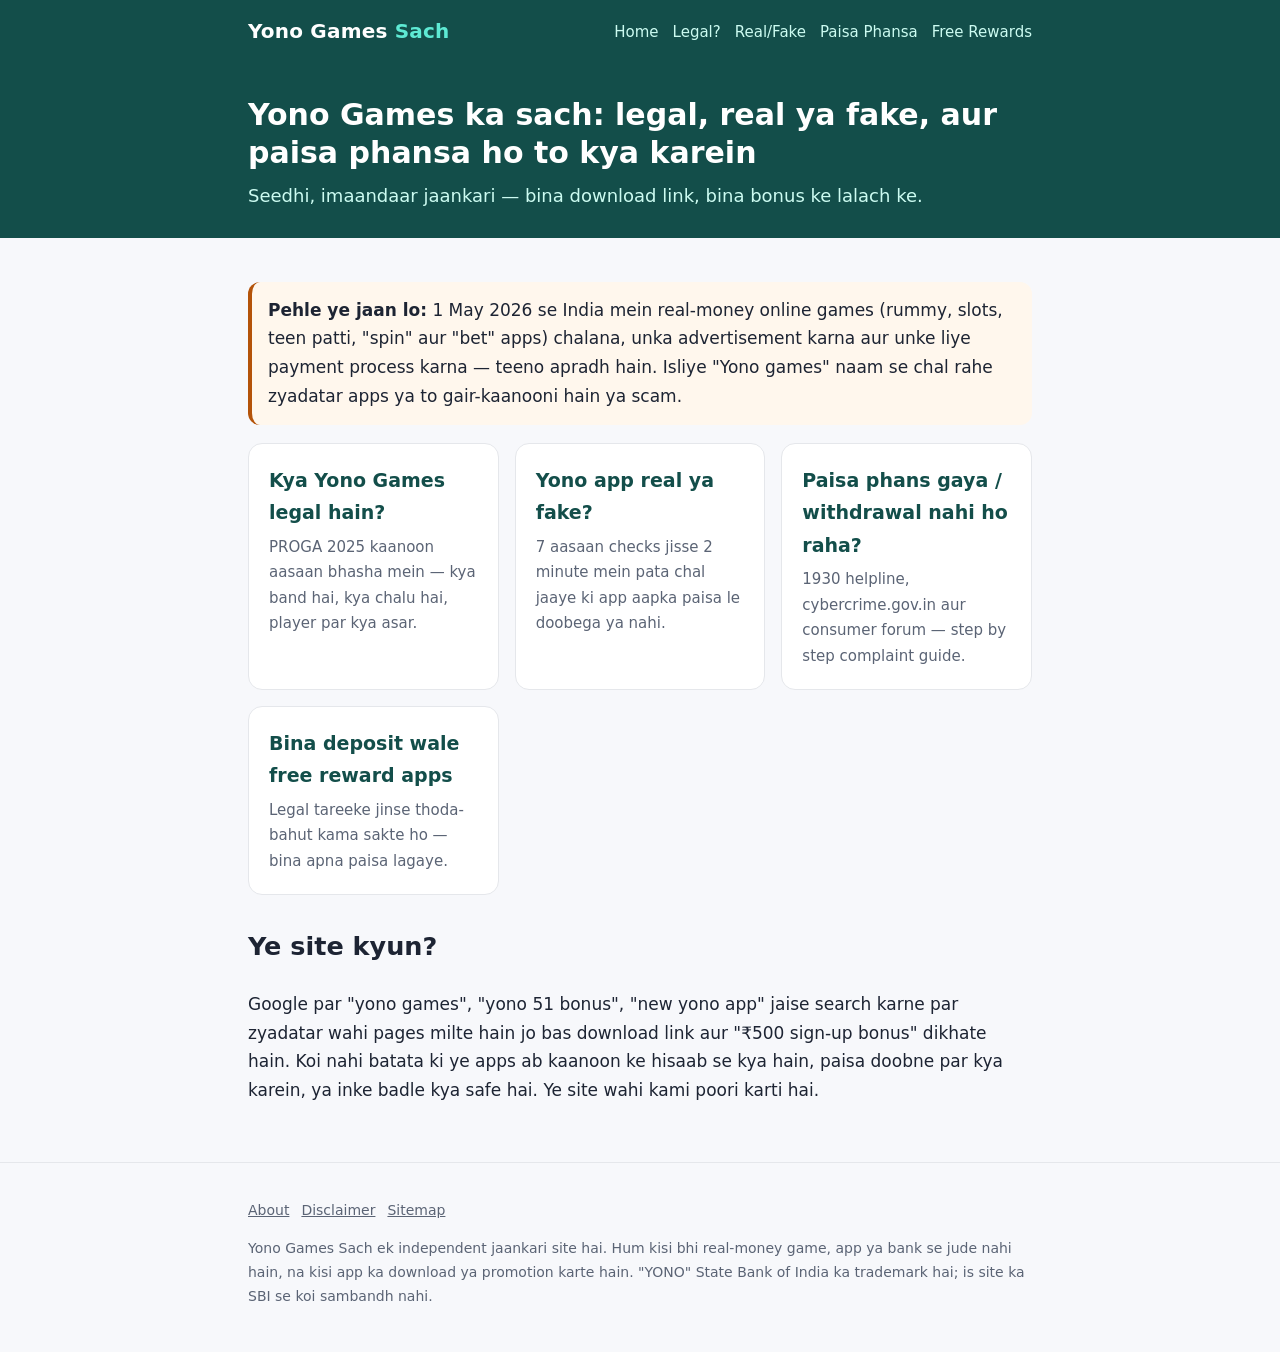
==== index.html @ d8e7ad91 "Add Yono Games Sach site: legal, real/fake, complaint guide, free rewards Co-Authored-By: Claude Opu" ====
<!DOCTYPE html>
<html lang="hi">
<head>
<meta charset="utf-8">
<meta name="viewport" content="width=device-width, initial-scale=1">
<title>Yono Games Sach 2026: Legal, Real ya Fake, Paisa Phansa to Kya Karein</title>
<meta name="description" content="Yono games aur rummy/slots apps ka sach 2026: PROGA kaanoon, real ya fake kaise pehchanein, withdrawal phansa to complaint kaise karein, aur bina deposit wale legal reward apps.">
<link rel="canonical" href="https://all-yono-apps.github.io/all-yono-games.github.io/">
<meta name="robots" content="index,follow">
<meta property="og:title" content="Yono Games Sach 2026: Legal, Real ya Fake, Paisa Phansa to Kya Karein">
<meta property="og:description" content="Yono games aur rummy/slots apps ka sach 2026: PROGA kaanoon, real ya fake kaise pehchanein, withdrawal phansa to complaint kaise karein, aur bina deposit wale legal reward apps.">
<meta property="og:type" content="website">
<meta property="og:url" content="https://all-yono-apps.github.io/all-yono-games.github.io/">
<link rel="stylesheet" href="style.css">

</head>
<body>
<header><div class="wrap"><div class="top"><a class="logo" href="./">Yono Games <span>Sach</span></a><nav><a href="./">Home</a><a href="yono-games-legal-hai-ya-nahi.html">Legal?</a><a href="yono-app-real-or-fake.html">Real/Fake</a><a href="yono-games-paisa-phans-gaya.html">Paisa Phansa</a><a href="free-reward-apps-bina-deposit.html">Free Rewards</a></nav></div><div class="hero"><h1>Yono Games ka sach: legal, real ya fake, aur paisa phansa ho to kya karein</h1><p>Seedhi, imaandaar jaankari — bina download link, bina bonus ke lalach ke.</p></div></div></header>
<main><div class="wrap">
<div class="box warn"><strong>Pehle ye jaan lo:</strong> 1 May 2026 se India mein real-money online games (rummy, slots, teen patti, "spin" aur "bet" apps) chalana, unka advertisement karna aur unke liye payment process karna — teeno apradh hain. Isliye "Yono games" naam se chal rahe zyadatar apps ya to gair-kaanooni hain ya scam.</div>
<div class="grid">
<a class="card" href="yono-games-legal-hai-ya-nahi.html"><h2>Kya Yono Games legal hain?</h2><p>PROGA 2025 kaanoon aasaan bhasha mein — kya band hai, kya chalu hai, player par kya asar.</p></a>
<a class="card" href="yono-app-real-or-fake.html"><h2>Yono app real ya fake?</h2><p>7 aasaan checks jisse 2 minute mein pata chal jaaye ki app aapka paisa le doobega ya nahi.</p></a>
<a class="card" href="yono-games-paisa-phans-gaya.html"><h2>Paisa phans gaya / withdrawal nahi ho raha?</h2><p>1930 helpline, cybercrime.gov.in aur consumer forum — step by step complaint guide.</p></a>
<a class="card" href="free-reward-apps-bina-deposit.html"><h2>Bina deposit wale free reward apps</h2><p>Legal tareeke jinse thoda-bahut kama sakte ho — bina apna paisa lagaye.</p></a>
</div>
<h2 style="margin-top:30px">Ye site kyun?</h2>
<p>Google par "yono games", "yono 51 bonus", "new yono app" jaise search karne par zyadatar wahi pages milte hain jo bas download link aur "₹500 sign-up bonus" dikhate hain. Koi nahi batata ki ye apps ab kaanoon ke hisaab se kya hain, paisa doobne par kya karein, ya inke badle kya safe hai. Ye site wahi kami poori karti hai.</p>
</div></main>
<footer><div class="wrap"><p><a href="about.html">About</a><a href="disclaimer.html">Disclaimer</a><a href="sitemap.xml">Sitemap</a></p>
<p>Yono Games Sach ek independent jaankari site hai. Hum kisi bhi real-money game, app ya bank se jude nahi hain, na kisi app ka download ya promotion karte hain. "YONO" State Bank of India ka trademark hai; is site ka SBI se koi sambandh nahi.</p></div></footer>
</body></html>
---- style.css ----
:root{--bg:#f7f8fb;--card:#fff;--ink:#1d2433;--muted:#5b6475;--brand:#0f766e;--brand2:#134e4a;--warn:#b45309;--warnbg:#fff7ed;--ok:#15803d;--okbg:#f0fdf4;--line:#e5e7eb}
*{box-sizing:border-box}
body{margin:0;font-family:system-ui,-apple-system,"Segoe UI",Roboto,"Noto Sans",sans-serif;background:var(--bg);color:var(--ink);line-height:1.7;font-size:17px}
a{color:var(--brand)}
header{background:var(--brand2);color:#fff}
.wrap{max-width:820px;margin:0 auto;padding:0 18px}
.top{display:flex;align-items:center;justify-content:space-between;gap:12px;padding:14px 0;flex-wrap:wrap}
.logo{color:#fff;text-decoration:none;font-weight:800;font-size:20px;letter-spacing:.2px}
.logo span{color:#5eead4}
nav a{color:#ccfbf1;text-decoration:none;margin-left:14px;font-size:15px}
nav a:hover{color:#fff}
.hero{padding:34px 0 26px}
.hero h1{margin:0 0 10px;font-size:30px;line-height:1.25}
.hero p{margin:0;color:#ccfbf1;font-size:18px}
main{padding:26px 0 40px}
.grid{display:grid;grid-template-columns:repeat(auto-fit,minmax(240px,1fr));gap:16px}
.card{background:var(--card);border:1px solid var(--line);border-radius:14px;padding:20px;text-decoration:none;color:inherit;display:block;transition:transform .15s,box-shadow .15s}
a.card:hover{transform:translateY(-2px);box-shadow:0 8px 24px rgba(15,23,42,.08)}
.card h2,.card h3{margin:0 0 6px;font-size:19px;color:var(--brand2)}
.card p{margin:0;color:var(--muted);font-size:15px}
article{background:var(--card);border:1px solid var(--line);border-radius:14px;padding:26px}
article h1{font-size:28px;line-height:1.3;margin:0 0 6px}
.meta{color:var(--muted);font-size:14px;margin-bottom:18px}
article h2{font-size:22px;margin:28px 0 8px;color:var(--brand2)}
.box{border-radius:12px;padding:14px 16px;margin:18px 0}
.warn{background:var(--warnbg);border-left:4px solid var(--warn)}
.ok{background:var(--okbg);border-left:4px solid var(--ok)}
.tldr{background:#ecfeff;border-left:4px solid var(--brand)}
table{width:100%;border-collapse:collapse;margin:14px 0;font-size:15px}
th,td{border:1px solid var(--line);padding:9px 10px;text-align:left;vertical-align:top}
th{background:#f1f5f9}
.faq h3{font-size:18px;margin:18px 0 4px}
.crumb{font-size:14px;color:var(--muted);margin-bottom:10px}
footer{border-top:1px solid var(--line);padding:22px 0 30px;color:var(--muted);font-size:14px}
footer a{color:var(--muted);margin-right:12px}
@media(max-width:560px){.hero h1{font-size:25px}article{padding:18px}nav a{margin:0 12px 0 0}}
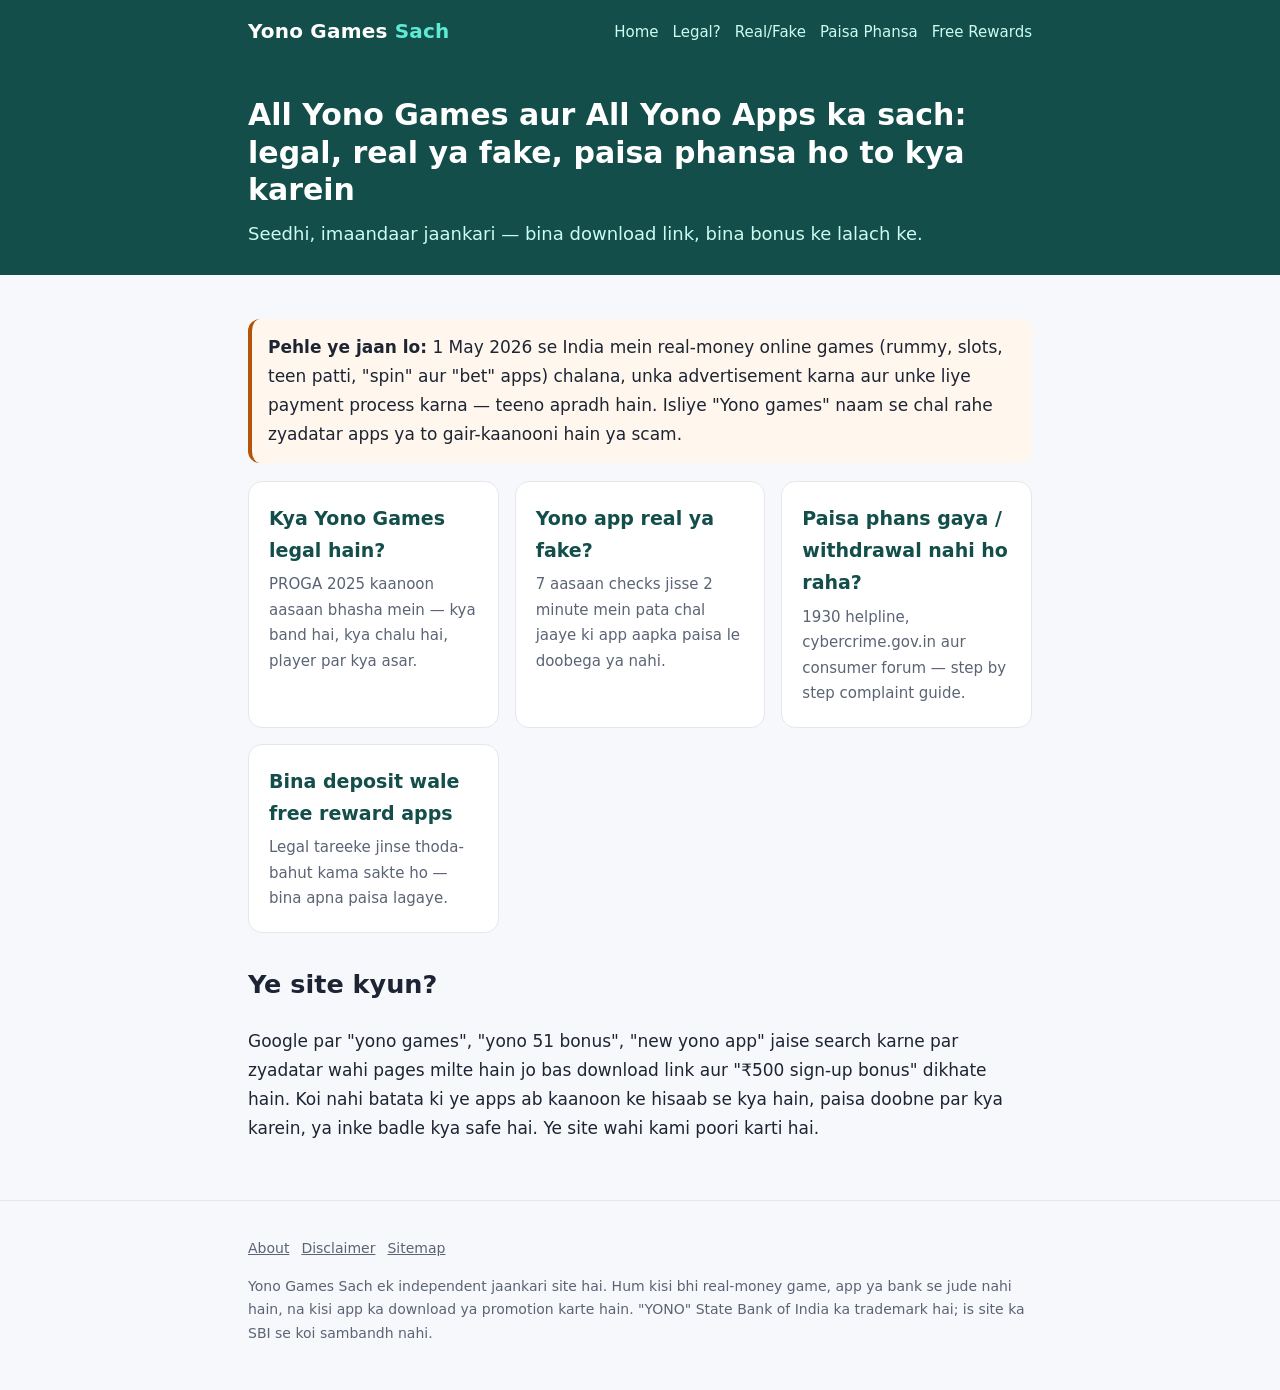
==== commit 3957142d: "Add favicon set, OG image, social/SEO meta tags and JSON-LD; target All Yono Games/Apps keywords Co-" ====
--- a/index.html
+++ b/index.html
@@ -2,20 +2,42 @@
 <html lang="hi">
 <head>
 <meta charset="utf-8">
+<meta name="google-site-verification" content="u9bm05abxNjJh2ij3yowbIOdf1Uj9ULkMy7fMf-8h_I" />
 <meta name="viewport" content="width=device-width, initial-scale=1">
-<title>Yono Games Sach 2026: Legal, Real ya Fake, Paisa Phansa to Kya Karein</title>
-<meta name="description" content="Yono games aur rummy/slots apps ka sach 2026: PROGA kaanoon, real ya fake kaise pehchanein, withdrawal phansa to complaint kaise karein, aur bina deposit wale legal reward apps.">
-<link rel="canonical" href="https://all-yono-apps.github.io/all-yono-games.github.io/">
+<title>All Yono Games & All Yono Apps 2026: Real ya Fake? | Yono Games Sach</title>
+<meta name="description" content="All Yono Games aur All Yono Apps ki 2026 ki puri jaankari: yono games legal hain ya nahi, real ya fake kaise pehchanein, aur paisa phansa to complaint kaise karein.">
+<link rel="canonical" href="https://all-yono-apps.github.io/">
 <meta name="robots" content="index,follow">
-<meta property="og:title" content="Yono Games Sach 2026: Legal, Real ya Fake, Paisa Phansa to Kya Karein">
-<meta property="og:description" content="Yono games aur rummy/slots apps ka sach 2026: PROGA kaanoon, real ya fake kaise pehchanein, withdrawal phansa to complaint kaise karein, aur bina deposit wale legal reward apps.">
+<meta property="og:title" content="All Yono Games & All Yono Apps 2026: Real ya Fake? | Yono Games Sach">
+<meta property="og:description" content="All Yono Games aur All Yono Apps ki 2026 ki puri jaankari: yono games legal hain ya nahi, real ya fake kaise pehchanein, aur paisa phansa to complaint kaise karein.">
 <meta property="og:type" content="website">
-<meta property="og:url" content="https://all-yono-apps.github.io/all-yono-games.github.io/">
+<meta property="og:url" content="https://all-yono-apps.github.io/">
+<meta name="keywords" content="all yono games, all yono apps, yono games, all yono games list 2026, new yono app, yono games real or fake">
+<meta name="author" content="Yono Games Sach">
+<meta name="theme-color" content="#d32f2f">
+<link rel="icon" href="favicon.ico" sizes="any">
+<link rel="icon" type="image/svg+xml" href="favicon.svg">
+<link rel="icon" type="image/png" sizes="32x32" href="favicon-32x32.png">
+<link rel="apple-touch-icon" href="apple-touch-icon.png">
+<link rel="manifest" href="site.webmanifest">
+<link rel="alternate" hreflang="hi-IN" href="https://all-yono-apps.github.io/">
+<meta property="og:site_name" content="Yono Games Sach">
+<meta property="og:locale" content="hi_IN">
+<meta property="og:image" content="https://all-yono-apps.github.io/og-image.png">
+<meta property="og:image:width" content="1200">
+<meta property="og:image:height" content="630">
+<meta property="og:image:alt" content="All Yono Games aur All Yono Apps ka sach">
+<meta name="twitter:card" content="summary_large_image">
+<meta name="twitter:title" content="All Yono Games & All Yono Apps 2026: Real ya Fake? | Yono Games Sach">
+<meta name="twitter:description" content="All Yono Games aur All Yono Apps ki 2026 ki puri jaankari: yono games legal hain ya nahi, real ya fake kaise pehchanein, aur paisa phansa to complaint kaise karein.">
+<meta name="twitter:image" content="https://all-yono-apps.github.io/og-image.png">
+<script type="application/ld+json">{"@context": "https://schema.org", "@type": "WebSite", "name": "Yono Games Sach", "alternateName": ["All Yono Games", "All Yono Apps"], "url": "https://all-yono-apps.github.io/", "inLanguage": "hi-IN"}</script>
+<script type="application/ld+json">{"@context": "https://schema.org", "@type": "Organization", "name": "Yono Games Sach", "url": "https://all-yono-apps.github.io/", "logo": "https://all-yono-apps.github.io/icon-512.png"}</script>
 <link rel="stylesheet" href="style.css">
 
 </head>
 <body>
-<header><div class="wrap"><div class="top"><a class="logo" href="./">Yono Games <span>Sach</span></a><nav><a href="./">Home</a><a href="yono-games-legal-hai-ya-nahi.html">Legal?</a><a href="yono-app-real-or-fake.html">Real/Fake</a><a href="yono-games-paisa-phans-gaya.html">Paisa Phansa</a><a href="free-reward-apps-bina-deposit.html">Free Rewards</a></nav></div><div class="hero"><h1>Yono Games ka sach: legal, real ya fake, aur paisa phansa ho to kya karein</h1><p>Seedhi, imaandaar jaankari — bina download link, bina bonus ke lalach ke.</p></div></div></header>
+<header><div class="wrap"><div class="top"><a class="logo" href="./">Yono Games <span>Sach</span></a><nav><a href="./">Home</a><a href="yono-games-legal-hai-ya-nahi.html">Legal?</a><a href="yono-app-real-or-fake.html">Real/Fake</a><a href="yono-games-paisa-phans-gaya.html">Paisa Phansa</a><a href="free-reward-apps-bina-deposit.html">Free Rewards</a></nav></div><div class="hero"><h1>All Yono Games aur All Yono Apps ka sach: legal, real ya fake, paisa phansa ho to kya karein</h1><p>Seedhi, imaandaar jaankari — bina download link, bina bonus ke lalach ke.</p></div></div></header>
 <main><div class="wrap">
 <div class="box warn"><strong>Pehle ye jaan lo:</strong> 1 May 2026 se India mein real-money online games (rummy, slots, teen patti, "spin" aur "bet" apps) chalana, unka advertisement karna aur unke liye payment process karna — teeno apradh hain. Isliye "Yono games" naam se chal rahe zyadatar apps ya to gair-kaanooni hain ya scam.</div>
 <div class="grid">
